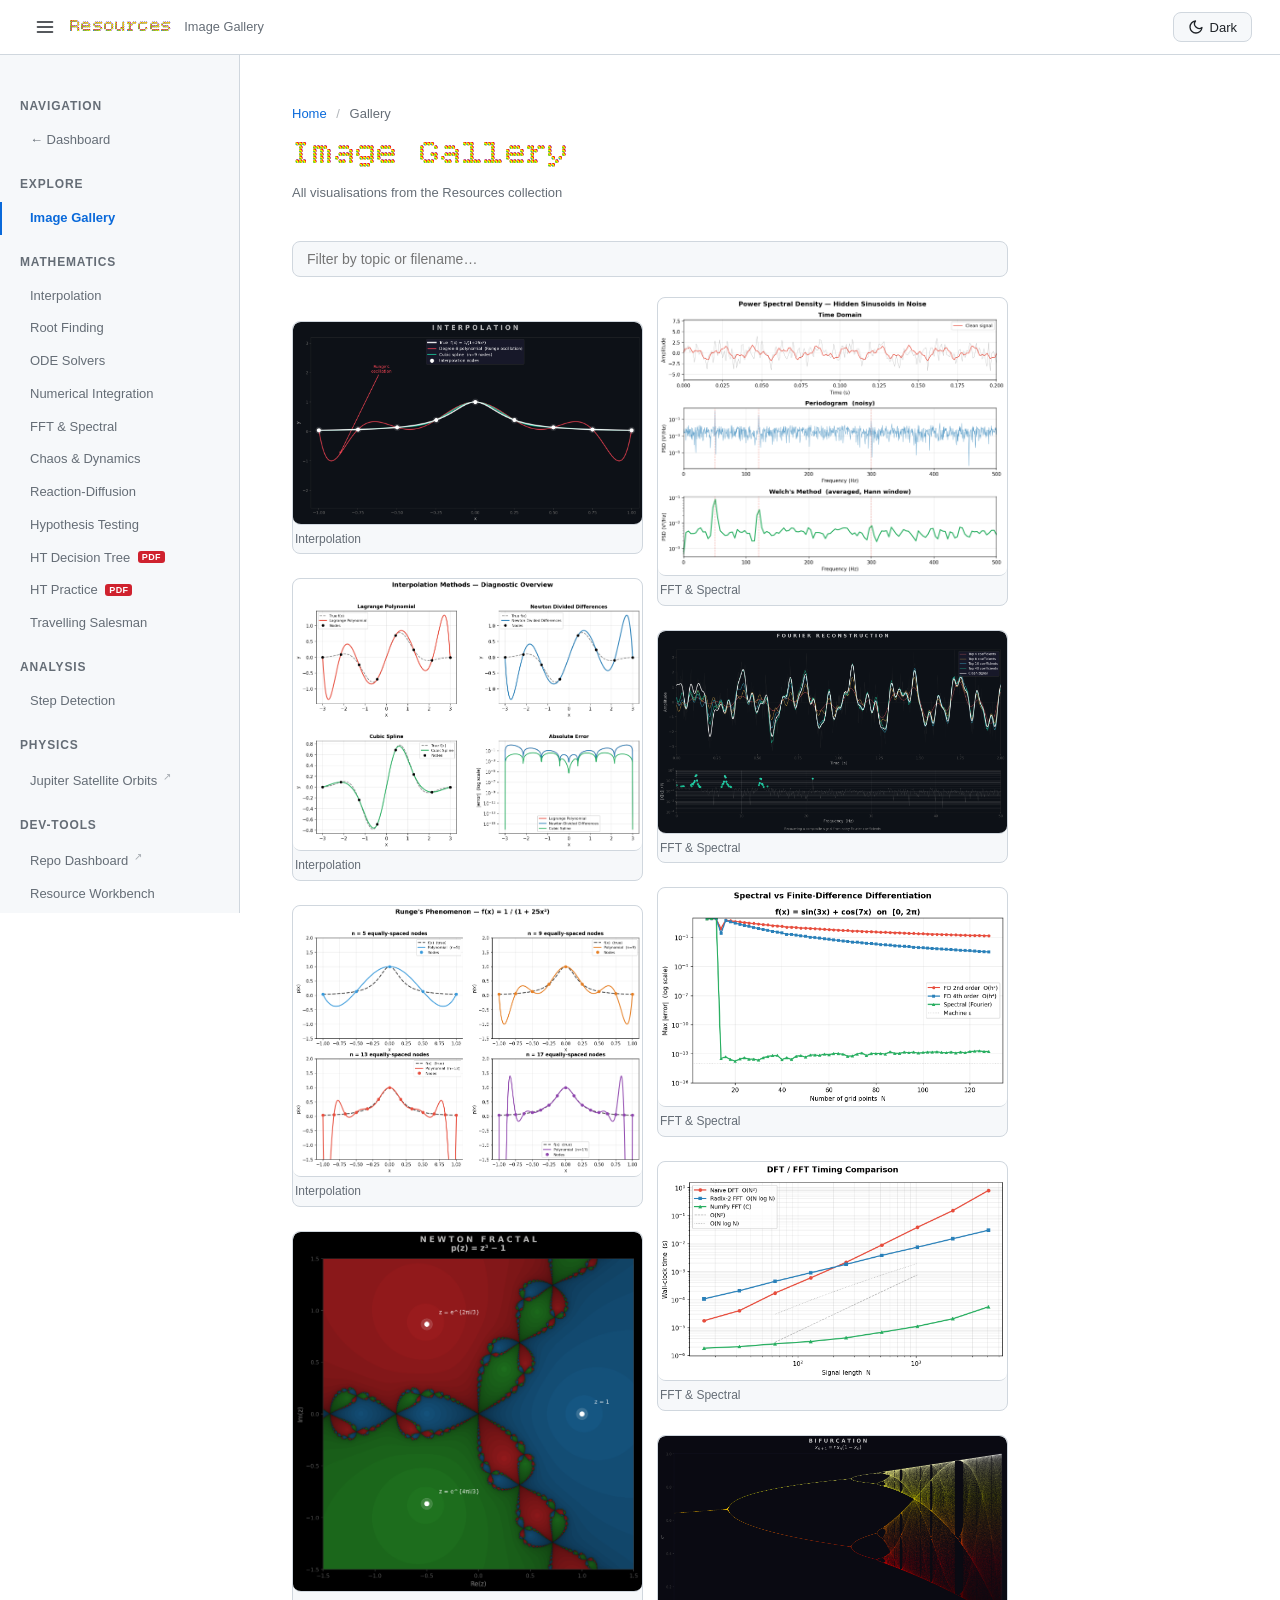
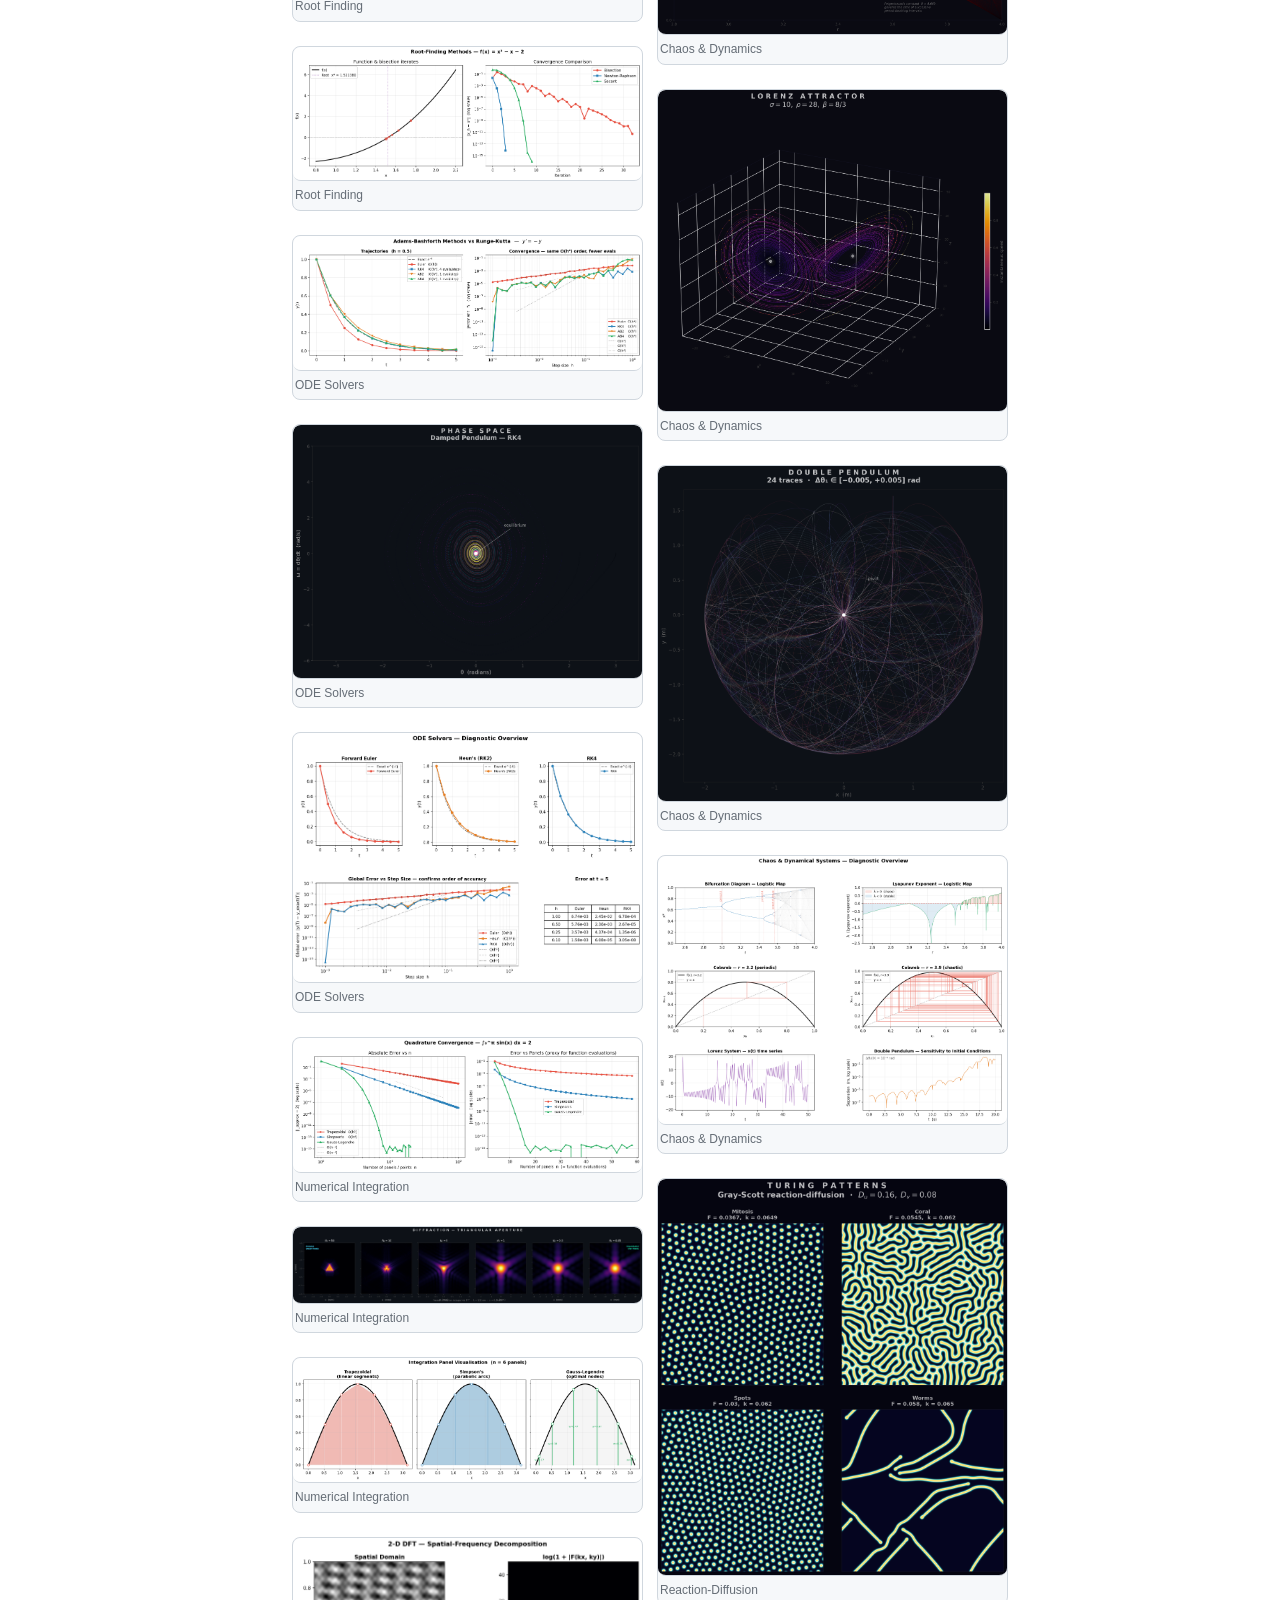
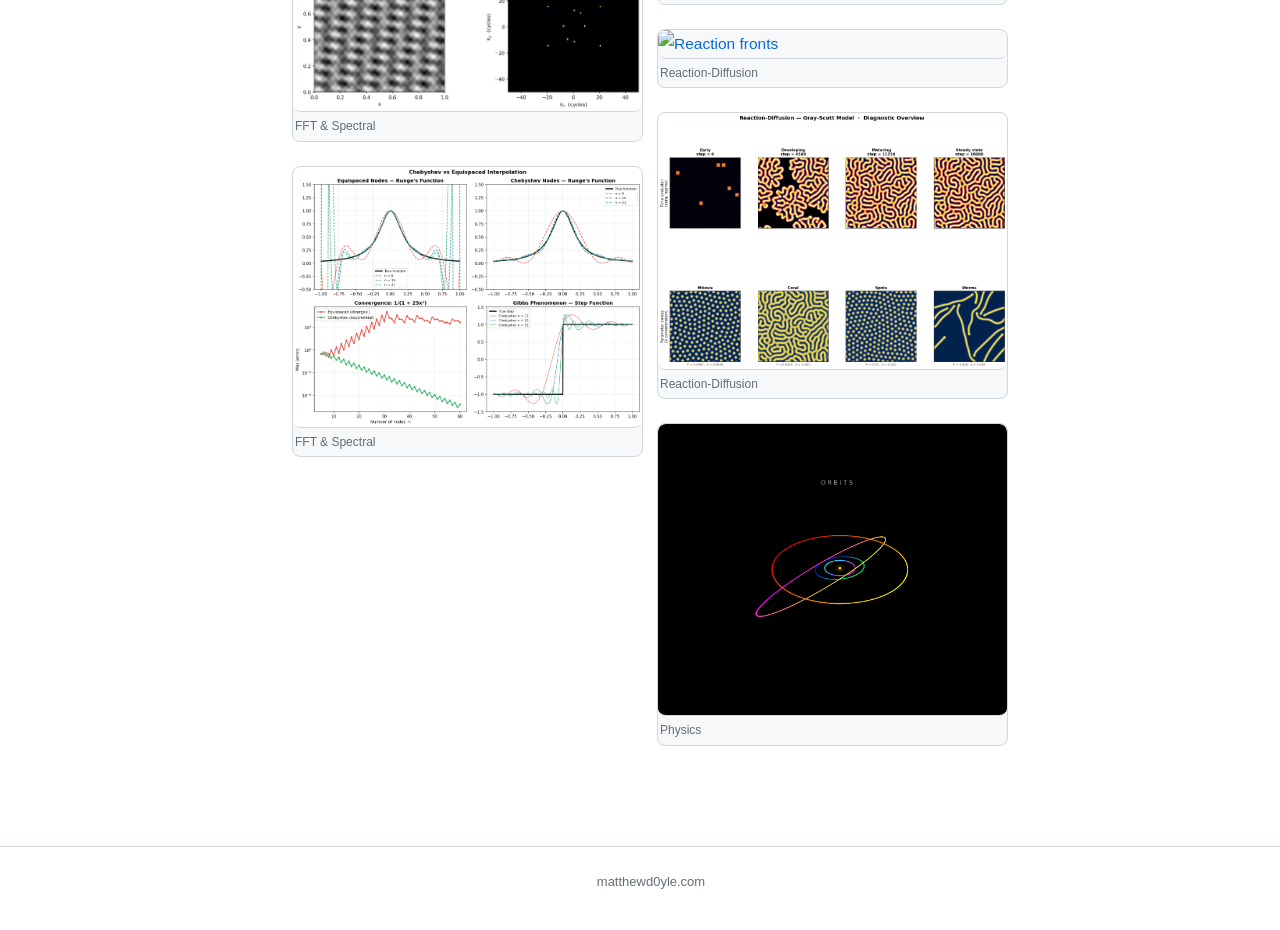
==== shared/gallery.html @ 68ab1f94 "Convert topic pages to README.md Replace verbose per-topic HTML pages with markdown README.md files " ====
<!DOCTYPE html>
<html lang="en">
<head>
  <meta charset="UTF-8" />
  <meta name="viewport" content="width=device-width, initial-scale=1.0" />
  <title>Image Gallery — Resources</title>
  <link rel="preconnect" href="https://fonts.googleapis.com">
  <link rel="preconnect" href="https://fonts.gstatic.com" crossorigin>
  <link href="https://fonts.googleapis.com/css2?family=Bitcount+Single+Ink:wght@100..900&display=swap" rel="stylesheet">
  <link rel="stylesheet" href="style.css" />
  <script src="theme.js"></script>
</head>
<body>

<header>
  <div class="header-actions">
    <button id="hamburger-btn" aria-label="Toggle sidebar" onclick="toggleSidebar()">
      <svg width="20" height="20" viewBox="0 0 24 24" fill="none" stroke="currentColor" stroke-width="2" stroke-linecap="round" stroke-linejoin="round"><line x1="3" y1="12" x2="21" y2="12"/><line x1="3" y1="6" x2="21" y2="6"/><line x1="3" y1="18" x2="21" y2="18"/></svg>
    </button>
    <div class="title-bar">
      <h1><a href="/index.html">Resources</a></h1>
      <span class="subtitle">Image Gallery</span>
    </div>
  </div>
  <button id="theme-btn" onclick="toggleTheme()" aria-label="Toggle colour theme"></button>
</header>

<div class="layout">
<nav class="sidebar" id="sidebar" aria-label="Navigation">
  <button id="sidebar-close-btn" aria-label="Close navigation menu" onclick="closeSidebar()">&times;</button>
  <span class="nav-section">Navigation</span>
  <a class="nav-item" href="/index.html">← Dashboard</a>
  <div id="sidebar-nav"></div>
  <div class="sidebar-bottom">
    <a class="sidebar-github" href="https://github.com/matthewjdoyle/Resources" target="_blank" rel="noopener">
      <svg width="16" height="16" viewBox="0 0 16 16" fill="currentColor"><path d="M8 0C3.58 0 0 3.58 0 8c0 3.54 2.29 6.53 5.47 7.59.4.07.55-.17.55-.38 0-.19-.01-.82-.01-1.49-2.01.37-2.53-.49-2.69-.94-.09-.23-.48-.94-.82-1.13-.28-.15-.68-.52-.01-.53.63-.01 1.08.58 1.23.82.72 1.21 1.87.87 2.33.66.07-.52.28-.87.51-1.07-1.78-.2-3.64-.89-3.64-3.95 0-.87.31-1.59.82-2.15-.08-.2-.36-1.02.08-2.12 0 0 .67-.21 2.2.82.64-.18 1.32-.27 2-.27.68 0 1.36.09 2 .27 1.53-1.04 2.2-.82 2.2-.82.44 1.1.16 1.92.08 2.12.51.56.82 1.27.82 2.15 0 3.07-1.87 3.75-3.65 3.95.29.25.54.73.54 1.48 0 1.07-.01 1.93-.01 2.2 0 .21.15.46.55.38A8.013 8.013 0 0016 8c0-4.42-3.58-8-8-8z"/></svg>
      View on GitHub
    </a>
  </div>
</nav>
<div class="sidebar-overlay" id="sidebar-overlay" onclick="closeSidebar()"></div>

<main>
  <nav class="breadcrumb">
    <a href="/index.html">Home</a>
    <span class="sep">/</span> Gallery
  </nav>

  <h1 class="doc-title">Image Gallery</h1>
  <p class="doc-meta"><span>All visualisations from the Resources collection</span></p>

  <input id="gallery-search" type="search" placeholder="Filter by topic or filename…" aria-label="Filter gallery" />

  <div class="gallery-grid" id="gallery-grid"></div>
</main>
</div>

<!-- Lightbox -->
<div id="lightbox" role="dialog" aria-modal="true" aria-label="Image preview">
  <img id="lightbox-img" src="" alt="" />
</div>

<footer class="site-footer">
  <a href="https://www.matthewd0yle.com" target="_blank" rel="noopener">
    <img src="https://www.matthewd0yle.com/favicon.ico" alt="" width="16" height="16" class="footer-icon" />
    matthewd0yle.com
  </a>
</footer>

<script src="nav.js"></script>
<script src="toc.js"></script>
<script>
renderTOC('sidebar-nav', '/shared/gallery.html');

var GALLERY = [
  // Interpolation
  { src: '/Mathematics/Numerical-Methods/Interpolation/interpolation_artistic.png',  topic: 'Interpolation',        topicHref: '/shared/md.html?src=Mathematics/Numerical-Methods/Interpolation/README.md',         alt: 'Interpolation artistic visualisation' },
  { src: '/Mathematics/Numerical-Methods/Interpolation/interpolation_diagnostic.png', topic: 'Interpolation',        topicHref: '/shared/md.html?src=Mathematics/Numerical-Methods/Interpolation/README.md',         alt: 'Interpolation diagnostic plot' },
  { src: '/Mathematics/Numerical-Methods/Interpolation/runges_phenomenon.png',        topic: 'Interpolation',        topicHref: '/shared/md.html?src=Mathematics/Numerical-Methods/Interpolation/README.md',         alt: "Runge's phenomenon" },
  // Root Finding
  { src: '/Mathematics/Numerical-Methods/Root-Finding/newton_fractal.png',            topic: 'Root Finding',         topicHref: '/shared/md.html?src=Mathematics/Numerical-Methods/Root-Finding/README.md',          alt: 'Newton fractal' },
  { src: '/Mathematics/Numerical-Methods/Root-Finding/root_finding_diagnostic.png',   topic: 'Root Finding',         topicHref: '/shared/md.html?src=Mathematics/Numerical-Methods/Root-Finding/README.md',          alt: 'Root finding diagnostic' },
  // ODE Solvers
  { src: '/Mathematics/Numerical-Methods/ODE-Solvers/ode_adams_comparison.png',       topic: 'ODE Solvers',          topicHref: '/shared/md.html?src=Mathematics/Numerical-Methods/ODE-Solvers/README.md',           alt: 'Adams method comparison' },
  { src: '/Mathematics/Numerical-Methods/ODE-Solvers/ode_phase_space.png',            topic: 'ODE Solvers',          topicHref: '/shared/md.html?src=Mathematics/Numerical-Methods/ODE-Solvers/README.md',           alt: 'ODE phase space' },
  { src: '/Mathematics/Numerical-Methods/ODE-Solvers/ode_solvers_diagnostic.png',     topic: 'ODE Solvers',          topicHref: '/shared/md.html?src=Mathematics/Numerical-Methods/ODE-Solvers/README.md',           alt: 'ODE solvers diagnostic' },
  // Numerical Integration
  { src: '/Mathematics/Numerical-Methods/Numerical-Integration/quadrature_convergence.png',  topic: 'Numerical Integration', topicHref: '/shared/md.html?src=Mathematics/Numerical-Methods/Numerical-Integration/README.md', alt: 'Quadrature convergence' },
  { src: '/Mathematics/Numerical-Methods/Numerical-Integration/quadrature_diffraction.png',  topic: 'Numerical Integration', topicHref: '/shared/md.html?src=Mathematics/Numerical-Methods/Numerical-Integration/README.md', alt: 'Quadrature diffraction pattern' },
  { src: '/Mathematics/Numerical-Methods/Numerical-Integration/quadrature_panels.png',       topic: 'Numerical Integration', topicHref: '/shared/md.html?src=Mathematics/Numerical-Methods/Numerical-Integration/README.md', alt: 'Quadrature panels' },
  // FFT & Spectral
  { src: '/Mathematics/Numerical-Methods/FFT-Spectral/fft_2d_spectrum.png',           topic: 'FFT & Spectral',       topicHref: '/shared/md.html?src=Mathematics/Numerical-Methods/FFT-Spectral/README.md',          alt: '2D FFT spectrum' },
  { src: '/Mathematics/Numerical-Methods/FFT-Spectral/fft_chebyshev.png',             topic: 'FFT & Spectral',       topicHref: '/shared/md.html?src=Mathematics/Numerical-Methods/FFT-Spectral/README.md',          alt: 'Chebyshev spectral method' },
  { src: '/Mathematics/Numerical-Methods/FFT-Spectral/fft_power_spectrum.png',        topic: 'FFT & Spectral',       topicHref: '/shared/md.html?src=Mathematics/Numerical-Methods/FFT-Spectral/README.md',          alt: 'FFT power spectrum' },
  { src: '/Mathematics/Numerical-Methods/FFT-Spectral/fft_spectral_artistic.png',     topic: 'FFT & Spectral',       topicHref: '/shared/md.html?src=Mathematics/Numerical-Methods/FFT-Spectral/README.md',          alt: 'FFT spectral artistic' },
  { src: '/Mathematics/Numerical-Methods/FFT-Spectral/fft_spectral_diff.png',         topic: 'FFT & Spectral',       topicHref: '/shared/md.html?src=Mathematics/Numerical-Methods/FFT-Spectral/README.md',          alt: 'Spectral differentiation' },
  { src: '/Mathematics/Numerical-Methods/FFT-Spectral/fft_timing.png',                topic: 'FFT & Spectral',       topicHref: '/shared/md.html?src=Mathematics/Numerical-Methods/FFT-Spectral/README.md',          alt: 'FFT timing benchmark' },
  // Chaos & Dynamics
  { src: '/Mathematics/Numerical-Methods/Chaos-Dynamics/chaos_bifurcation_artistic.png',     topic: 'Chaos & Dynamics',     topicHref: '/shared/md.html?src=Mathematics/Numerical-Methods/Chaos-Dynamics/README.md',       alt: 'Bifurcation diagram' },
  { src: '/Mathematics/Numerical-Methods/Chaos-Dynamics/chaos_lorenz_artistic.png',          topic: 'Chaos & Dynamics',     topicHref: '/shared/md.html?src=Mathematics/Numerical-Methods/Chaos-Dynamics/README.md',       alt: 'Lorenz attractor' },
  { src: '/Mathematics/Numerical-Methods/Chaos-Dynamics/chaos_double_pendulum_artistic.png', topic: 'Chaos & Dynamics',     topicHref: '/shared/md.html?src=Mathematics/Numerical-Methods/Chaos-Dynamics/README.md',       alt: 'Double pendulum' },
  { src: '/Mathematics/Numerical-Methods/Chaos-Dynamics/chaos_diagnostic.png',               topic: 'Chaos & Dynamics',     topicHref: '/shared/md.html?src=Mathematics/Numerical-Methods/Chaos-Dynamics/README.md',       alt: 'Chaos diagnostic' },
  // Reaction-Diffusion
  { src: '/Mathematics/Numerical-Methods/Reaction-Diffusion/rd_turing_mosaic_artistic.png',  topic: 'Reaction-Diffusion',   topicHref: '/shared/md.html?src=Mathematics/Numerical-Methods/Reaction-Diffusion/README.md',   alt: 'Turing mosaic pattern' },
  { src: '/Mathematics/Numerical-Methods/Reaction-Diffusion/rd_reaction_fronts_artistic.png',topic: 'Reaction-Diffusion',   topicHref: '/shared/md.html?src=Mathematics/Numerical-Methods/Reaction-Diffusion/README.md',   alt: 'Reaction fronts' },
  { src: '/Mathematics/Numerical-Methods/Reaction-Diffusion/rd_diagnostic.png',              topic: 'Reaction-Diffusion',   topicHref: '/shared/md.html?src=Mathematics/Numerical-Methods/Reaction-Diffusion/README.md',   alt: 'Reaction-diffusion diagnostic' },
  // Physics
  { src: '/Physics/Jupiter-Satellite-Orbits/Orbits Figure 2026-02-03 023129.png',     topic: 'Physics',              topicHref: 'https://github.com/matthewjdoyle/Resources/tree/main/Physics/Jupiter-Satellite-Orbits', alt: 'Jupiter satellite orbits' }
];

// Render gallery
var grid = document.getElementById('gallery-grid');
GALLERY.forEach(function(item) {
  var file = item.src.split('/').pop();
  var a = document.createElement('a');
  a.className = 'gallery-card';
  a.href = item.topicHref;
  a.dataset.topic = item.topic.toLowerCase();
  a.dataset.file = file.toLowerCase();
  a.innerHTML =
    '<figure>' +
    '<img src="' + item.src + '" alt="' + item.alt + '" loading="lazy" />' +
    '<figcaption>' + item.topic + '</figcaption>' +
    '</figure>';
  // Open lightbox on image click, not card navigate
  a.querySelector('img').addEventListener('click', function(e) {
    e.preventDefault();
    openLightbox(item.src, item.alt);
  });
  grid.appendChild(a);
});

// Search filter
document.getElementById('gallery-search').addEventListener('input', function() {
  var q = this.value.toLowerCase();
  var cards = grid.querySelectorAll('.gallery-card');
  cards.forEach(function(card) {
    var match = !q || card.dataset.topic.includes(q) || card.dataset.file.includes(q);
    card.classList.toggle('hidden', !match);
  });
});

// Lightbox
var lightbox = document.getElementById('lightbox');
var lightboxImg = document.getElementById('lightbox-img');

function openLightbox(src, alt) {
  lightboxImg.src = src;
  lightboxImg.alt = alt;
  lightbox.classList.add('open');
}
function closeLightbox() {
  lightbox.classList.remove('open');
  lightboxImg.src = '';
}
lightbox.addEventListener('click', closeLightbox);
document.addEventListener('keydown', function(e) {
  if (e.key === 'Escape') closeLightbox();
});
</script>

</body>
</html>
---- shared/style.css ----
/* ══════════════════════════════════════════════════════════════════
   Resources — Shared Stylesheet
   ══════════════════════════════════════════════════════════════════ */

/* ── CSS variables ──────────────────────────────────────────────── */
:root {
  --bg:         #ffffff;
  --surface:    #f6f8fa;
  --border:     #d0d7de;
  --text:       #1f2328;
  --muted:      #656d76;
  --accent:     #0969da;
  --accent2:    #1a7f37;
  --accent3:    #cf222e;
  --accent4:    #8250df;
  --code-bg:    #f6f8fa;
  --code-text:  #1f2328;
  --fig-bg:     #f0f6ff;
  --fig-border: #0969da;
  --inprac-bg:  #dafbe1;
  --inprac-border: #1a7f37;
  --warn-bg:    #fff8c5;
  --warn-border:#9a6700;
  --sidebar-w:  240px;
}
.dark {
  --bg:         #0d1117;
  --surface:    #161b22;
  --border:     #30363d;
  --text:       #e6edf3;
  --muted:      #8b949e;
  --accent:     #58a6ff;
  --accent2:    #3fb950;
  --accent3:    #ff7b72;
  --accent4:    #d2a8ff;
  --code-bg:    #161b22;
  --code-text:  #e6edf3;
  --fig-bg:     #1c2333;
  --fig-border: #58a6ff;
  --inprac-bg:  #112d21;
  --inprac-border: #3fb950;
  --warn-bg:    #2d2200;
  --warn-border:#d4a72c;
}

/* ── Reset ──────────────────────────────────────────────────────── */
*, *::before, *::after { box-sizing: border-box; margin: 0; padding: 0; }
html { scroll-behavior: smooth; }
body {
  background: var(--bg);
  color: var(--text);
  font-family: -apple-system, BlinkMacSystemFont, "Segoe UI", Helvetica, Arial, sans-serif;
  font-size: 15.5px;
  line-height: 1.75;
  transition: background .2s, color .2s;
}
a { color: var(--accent); text-decoration: none; }
a:hover { text-decoration: underline; }
p { margin-bottom: 1em; }
ul, ol { padding-left: 1.6em; margin-bottom: 1em; }
li { margin-bottom: .3em; }

/* ── Top bar ──────────────────────────────────────────────────── */
header {
  position: sticky; top: 0; z-index: 200;
  background: var(--bg);
  border-bottom: 1px solid var(--border);
  display: flex; align-items: center; justify-content: space-between;
  padding: 10px 28px;
  backdrop-filter: blur(8px);
}
header .title-bar { display: flex; align-items: baseline; gap: 12px; }
header h1 { font-size: 1.15rem; font-weight: 400; letter-spacing: .02em; font-family: "Bitcount Single Ink", sans-serif; }
header h1 a { color: inherit; text-decoration: none; }
header h1 a:hover { color: var(--accent); text-decoration: none; }
header .subtitle { font-size: .8rem; color: var(--muted); }
#theme-btn {
  background: var(--surface); border: 1px solid var(--border);
  color: var(--text); border-radius: 8px; padding: 6px 14px;
  cursor: pointer; font-size: 13px; font-weight: 500;
  display: flex; align-items: center; gap: 6px;
  transition: all 0.2s ease;
}
#theme-btn:hover { background: var(--border); transform: translateY(-1px); }
#theme-btn:focus { outline: 2px solid var(--accent); outline-offset: 2px; }

/* ── Layout: sidebar + content ──────────────────────────────── */
.layout { display: flex; min-height: 100vh; }

/* Sidebar */
nav.sidebar {
  width: var(--sidebar-w);
  flex-shrink: 0;
  position: sticky;
  top: 42px;
  height: calc(100vh - 42px);
  overflow-y: auto;
  border-right: 1px solid var(--border);
  padding: 24px 0 40px;
  background: var(--surface);
}
nav.sidebar .nav-group { margin-bottom: 6px; }
nav.sidebar .nav-section {
  display: block; padding: 7px 20px;
  font-size: 12px; font-weight: 700;
  text-transform: uppercase; letter-spacing: .07em;
  color: var(--muted); cursor: default; margin-top: 10px;
}
nav.sidebar a.nav-item {
  display: block; padding: 5px 20px 5px 28px;
  font-size: 13px; color: var(--muted);
  border-left: 2px solid transparent;
  transition: color .15s, border-color .15s;
  text-decoration: none;
}
nav.sidebar a.nav-item:hover { color: var(--text); }
nav.sidebar a.nav-item:focus { outline: 2px solid #58a6ff; outline-offset: 2px; }
nav.sidebar a.nav-item.active {
  color: var(--accent);
  border-left-color: var(--accent);
  background: rgba(88,166,255,.07);
}
nav.sidebar a.nav-item.topic-link {
  padding-left: 20px;
  font-weight: 500;
}
nav.sidebar a.nav-item.topic-link.current,
nav.sidebar a.nav-item.toc-item.current {
  color: var(--accent);
  font-weight: 600;
  border-left-color: var(--accent);
}

/* Main content */
main { flex: 1; max-width: 820px; padding: 48px 52px 100px; min-width: 0; }

/* ── Typography ──────────────────────────────────────────────── */
h1.doc-title {
  font-size: 2.2rem; font-weight: 400; line-height: 1.2;
  margin-bottom: 6px; letter-spacing: .01em;
  font-family: "Bitcount Single Ink", sans-serif;
}
.doc-meta { color: var(--muted); font-size: 13px; margin-bottom: 36px; }
.doc-meta span { margin-right: 18px; }

h2.section-heading {
  font-size: 1.55rem; font-weight: 400;
  border-bottom: 2px solid var(--border);
  padding-bottom: 8px; margin: 56px 0 20px;
  scroll-margin-top: 60px;
  font-family: "Bitcount Single Ink", sans-serif;
}
h2.section-heading .section-num {
  color: var(--muted); margin-right: 10px; font-weight: 400;
}
h3.sub-heading {
  font-size: 1.1rem; font-weight: 600;
  margin: 32px 0 12px; scroll-margin-top: 60px;
}
h4.minor-heading {
  font-size: .95rem; font-weight: 600;
  margin: 20px 0 8px; color: var(--muted);
  text-transform: uppercase; letter-spacing: .05em; font-size: .8rem;
}

/* ── Figures ────────────────────────────────────────────────── */
figure {
  background: var(--surface);
  border: 1px solid var(--border);
  border-radius: 8px;
  overflow: hidden;
  margin: 24px 0;
}
figure img {
  width: 100%; display: block;
  border-bottom: 1px solid var(--border);
}
figcaption {
  padding: 11px 16px;
  font-size: 13px; color: var(--muted); line-height: 1.55;
}
figcaption strong { color: var(--text); }
figcaption .fig-num { color: var(--accent); font-weight: 700; margin-right: 4px; }
figcaption .run-ref {
  display: inline-block; margin-top: 5px;
  font-family: monospace; font-size: 11.5px;
  background: var(--code-bg); border: 1px solid var(--border);
  border-radius: 4px; padding: 1px 7px; color: var(--accent2);
}

.fig-row { display: grid; grid-template-columns: 1fr 1fr; gap: 16px; margin: 24px 0; }
.fig-row figure { margin: 0; }

/* ── Callout boxes ──────────────────────────────────────────── */
.box {
  border-radius: 8px; padding: 16px 20px; margin: 20px 0;
  border: 1px solid var(--border);
}
.box-title {
  font-size: .78rem; font-weight: 700; text-transform: uppercase;
  letter-spacing: .07em; margin-bottom: 8px;
}
.box.inprac {
  background: var(--inprac-bg); border-color: var(--inprac-border);
}
.box.inprac .box-title { color: var(--accent2); }
.box.warning {
  background: var(--warn-bg); border-color: var(--warn-border);
}
.box.warning .box-title { color: var(--warn-border); }
.box.formula {
  background: var(--surface); border-color: var(--border);
  font-size: 1.05rem; text-align: center;
}

/* ── Code ────────────────────────────────────────────────────── */
pre {
  background: var(--code-bg);
  border: 1px solid var(--border);
  border-radius: 8px;
  padding: 16px 18px;
  overflow-x: auto;
  font-size: 13px; line-height: 1.55;
  margin: 14px 0;
}
code { font-family: "SFMono-Regular", Consolas, "Liberation Mono", Menlo, monospace; }
pre code { color: var(--accent2); }
p code, li code {
  background: var(--surface); border: 1px solid var(--border);
  border-radius: 4px; padding: 1px 6px; font-size: 13px;
  color: var(--accent3);
}

/* ── Comparison table ────────────────────────────────────────── */
.cmp-table { width: 100%; border-collapse: collapse; font-size: 13.5px; margin: 16px 0; }
.cmp-table th, .cmp-table td { text-align: left; padding: 9px 12px; border-bottom: 1px solid var(--border); }
.cmp-table th { background: var(--surface); font-weight: 600; font-size: 11.5px; text-transform: uppercase; letter-spacing: .05em; color: var(--muted); }
.cmp-table tr:last-child td { border-bottom: none; }
.cmp-table tr:hover td { background: rgba(88,166,255,.04); }

/* ── Abstract ────────────────────────────────────────────────── */
.abstract {
  background: var(--surface); border: 1px solid var(--border);
  border-radius: 10px; padding: 20px 24px; margin-bottom: 40px;
  font-size: 14px; color: var(--muted); line-height: 1.7;
}
.abstract strong { color: var(--text); }

/* ── Section divider ─────────────────────────────────────────── */
.sec-divider { border: none; border-top: 1px solid var(--border); margin: 48px 0 0; }

/* ── Breadcrumb ──────────────────────────────────────────────── */
.breadcrumb {
  font-size: 13px;
  color: var(--muted);
  margin-bottom: 8px;
}
.breadcrumb a { color: var(--accent); }
.breadcrumb .sep { margin: 0 6px; opacity: 0.5; }

/* ── Topic prev/next navigation ──────────────────────────────── */
.topic-nav {
  display: flex;
  justify-content: space-between;
  padding: 16px 0;
  border-top: 1px solid var(--border);
  margin-top: 48px;
  font-size: 13.5px;
}
.topic-nav a { color: var(--accent); }

/* ── Sidebar toggle ───────────────────────────────────────── */
#hamburger-btn {
  background: transparent; border: 1px solid transparent;
  color: var(--text); border-radius: 6px; padding: 6px;
  cursor: pointer; display: flex; align-items: center; justify-content: center;
  transition: all 0.2s ease;
}
#hamburger-btn:hover { background: var(--surface); border-color: var(--border); }
#hamburger-btn:focus { outline: 2px solid var(--accent); outline-offset: 2px; }
#sidebar-close-btn {
  display: none;
  background: none; border: none;
  color: var(--muted); font-size: 22px; cursor: pointer;
  padding: 10px 20px; text-align: right; width: 100%;
}
.sidebar-overlay {
  display: none;
  position: fixed; top: 0; left: 0;
  width: 100%; height: 100%;
  background: rgba(0,0,0,.4); z-index: 240;
}
.sidebar-overlay.active { display: block; }

/* Desktop sidebar collapse */
@media (min-width: 901px) {
  nav.sidebar { transition: width .2s, padding .2s, opacity .2s; }
  nav.sidebar.collapsed {
    width: 0; padding: 0; overflow: hidden; opacity: 0;
    border-right: none;
  }
}

/* ── Sidebar bottom section (GitHub link) ─────────────────── */
.sidebar-bottom {
  margin-top: auto;
  padding-top: 16px;
  border-top: 1px solid var(--border);
}
nav.sidebar {
  display: flex;
  flex-direction: column;
}
.sidebar-github {
  display: flex;
  align-items: center;
  gap: 6px;
  padding: 10px 20px;
  font-size: 12.5px;
  color: var(--muted);
  text-decoration: none;
}
.sidebar-github:hover { color: var(--accent); text-decoration: none; }
.sidebar-github svg { flex-shrink: 0; }

/* ── Header actions (back button area) ────────────────────── */
.header-actions {
  display: flex;
  align-items: center;
  gap: 8px;
}

/* ── Responsive ──────────────────────────────────────────────── */
@media (max-width: 900px) {
  #sidebar-close-btn { display: block; }
  nav.sidebar {
    position: fixed; top: 0; left: 0;
    width: 280px;
    height: 100vh; z-index: 250;
    transform: translateX(-100%);
    transition: transform .3s ease;
  }
  nav.sidebar.open { transform: translateX(0); }
  main { padding: 32px 22px 80px; }
  .fig-row { grid-template-columns: 1fr; }
}

/* ── Dashboard inside layout ──────────────────────────────── */
.layout .dashboard { flex: 1; min-width: 0; }

/* ══════════════════════════════════════════════════════════════════
   Dashboard-specific styles
   ══════════════════════════════════════════════════════════════════ */

.dashboard { max-width: 1000px; margin: 0 auto; padding: 48px 28px 80px; }
.dashboard .hero {
  text-align: center;
  margin-bottom: 48px;
  padding: 20px 0;
}
.dashboard .hero h1 {
  font-size: 2.4rem; font-weight: 400; letter-spacing: .01em;
  margin-bottom: 6px;
  font-family: "Bitcount Single Ink", sans-serif;
}
.dashboard .hero p {
  color: var(--muted); font-size: 14px; margin: 0;
}

.category { margin-bottom: 44px; }
.category-heading {
  font-size: 1.25rem; font-weight: 400;
  border-bottom: 2px solid var(--border);
  padding-bottom: 6px; margin-bottom: 16px;
  color: var(--text);
  font-family: "Bitcount Single Ink", sans-serif;
}

.card-grid {
  display: grid;
  grid-template-columns: repeat(auto-fill, minmax(270px, 1fr));
  gap: 14px;
}
a.card {
  display: flex;
  flex-direction: column;
  background: var(--surface); border: 1px solid var(--border);
  border-radius: 12px; padding: 20px;
  transition: border-color 0.25s ease, box-shadow 0.25s ease;
  text-decoration: none;
  color: inherit;
}
a.card:hover {
  border-color: var(--accent);
  box-shadow: 0 8px 24px rgba(0,0,0,0.06);
  text-decoration: none;
}
a.card h3 {
  font-size: .95rem; font-weight: 600; margin-bottom: 6px;
  color: var(--text);
  transition: color 0.25s ease;
}
a.card:hover h3 {
  color: var(--accent);
}
a.card p {
  font-size: 13px; color: var(--muted); margin-bottom: 14px;
  line-height: 1.55;
}
.tag {
  display: inline-block;
  font-size: 11px; font-weight: 500;
  background: var(--bg); border: 1px solid var(--border);
  border-radius: 6px; padding: 2px 8px; margin-right: 6px; margin-top: auto;
  color: var(--muted);
  transition: border-color 0.25s ease, color 0.25s ease;
}
a.card:hover .tag {
  border-color: var(--accent);
  color: var(--accent);
}

/* ── External-link card indicator ──────────────────────────────── */
a.card[href^="https://"] {
  border-style: dashed;
  position: relative;
}
a.card[href^="https://"]::after {
  content: "↗";
  position: absolute;
  top: 12px;
  right: 14px;
  font-size: 13px;
  color: var(--muted);
  opacity: 0.6;
}

/* ── TOC icon badges ────────────────────────────────────────────── */
.ext-icon {
  font-size: 10px;
  opacity: 0.55;
  vertical-align: super;
  margin-left: 2px;
}
.pdf-badge {
  font-size: 9px; font-weight: 700; letter-spacing: .04em;
  background: var(--accent3); color: #fff;
  border-radius: 3px; padding: 1px 4px;
  vertical-align: middle; margin-left: 4px;
}

/* ── Gallery ─────────────────────────────────────────────────────── */
.gallery-grid { columns: 3 260px; gap: 14px; }
.gallery-card { break-inside: avoid; margin-bottom: 14px; display: block; }
.gallery-card img { border-radius: 8px; width: 100%; display: block; cursor: zoom-in; }
.gallery-card figcaption { font-size: 12px; padding: 5px 2px; }
.gallery-card.hidden { display: none; }
#gallery-search { width: 100%; padding: 9px 14px; font-size: 14px;
  border: 1px solid var(--border); border-radius: 8px;
  background: var(--surface); color: var(--text); margin-bottom: 20px; }
#lightbox { display:none; position:fixed; inset:0; background:rgba(0,0,0,.85);
  z-index:1000; align-items:center; justify-content:center; cursor:zoom-out; }
#lightbox.open { display:flex; }
#lightbox img { max-width:90vw; max-height:90vh; border-radius:8px; }

/* ── Site footer ───────────────────────────────────────────────── */
.site-footer {
  text-align: center;
  padding: 24px 20px 32px;
  border-top: 1px solid var(--border);
  font-size: 13px;
  color: var(--muted);
}
.site-footer a {
  color: var(--muted);
  display: inline-flex;
  align-items: center;
  gap: 6px;
}
.site-footer a:hover { color: var(--accent); }
.footer-icon { border-radius: 2px; }
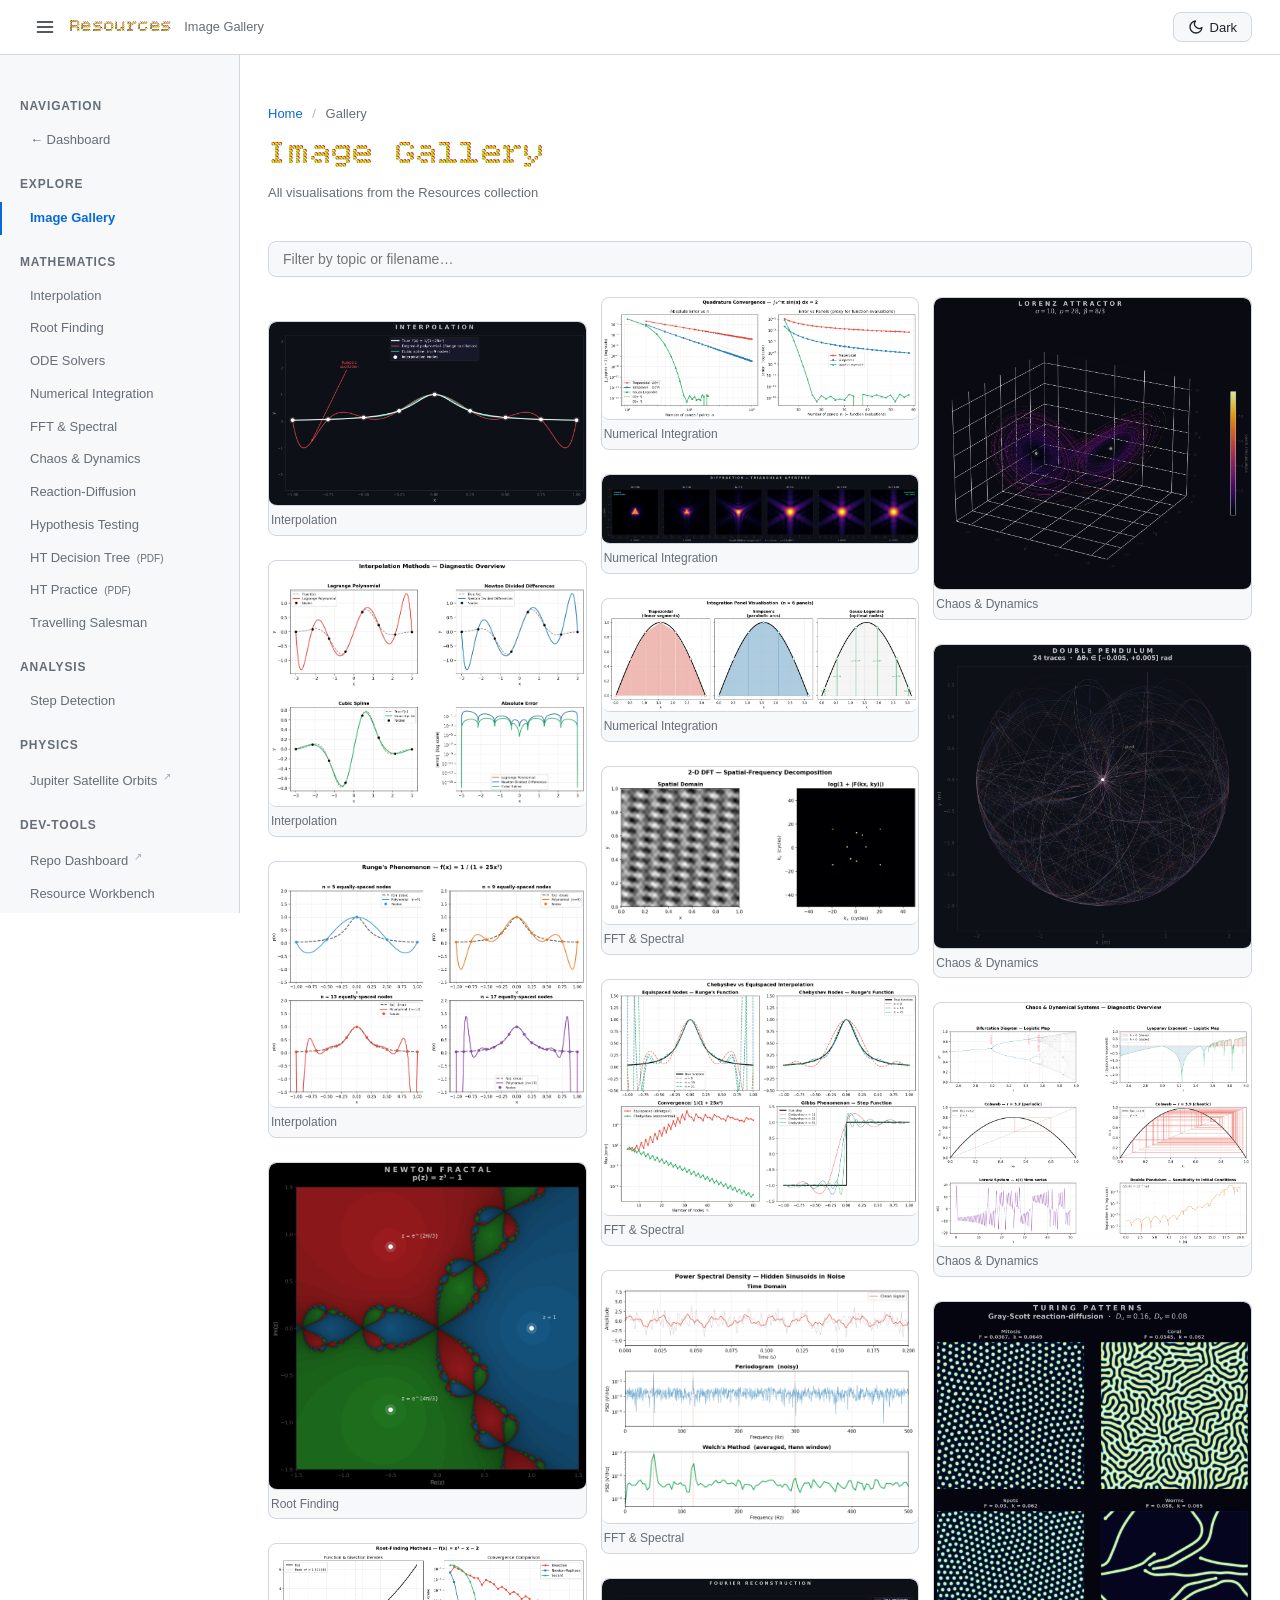
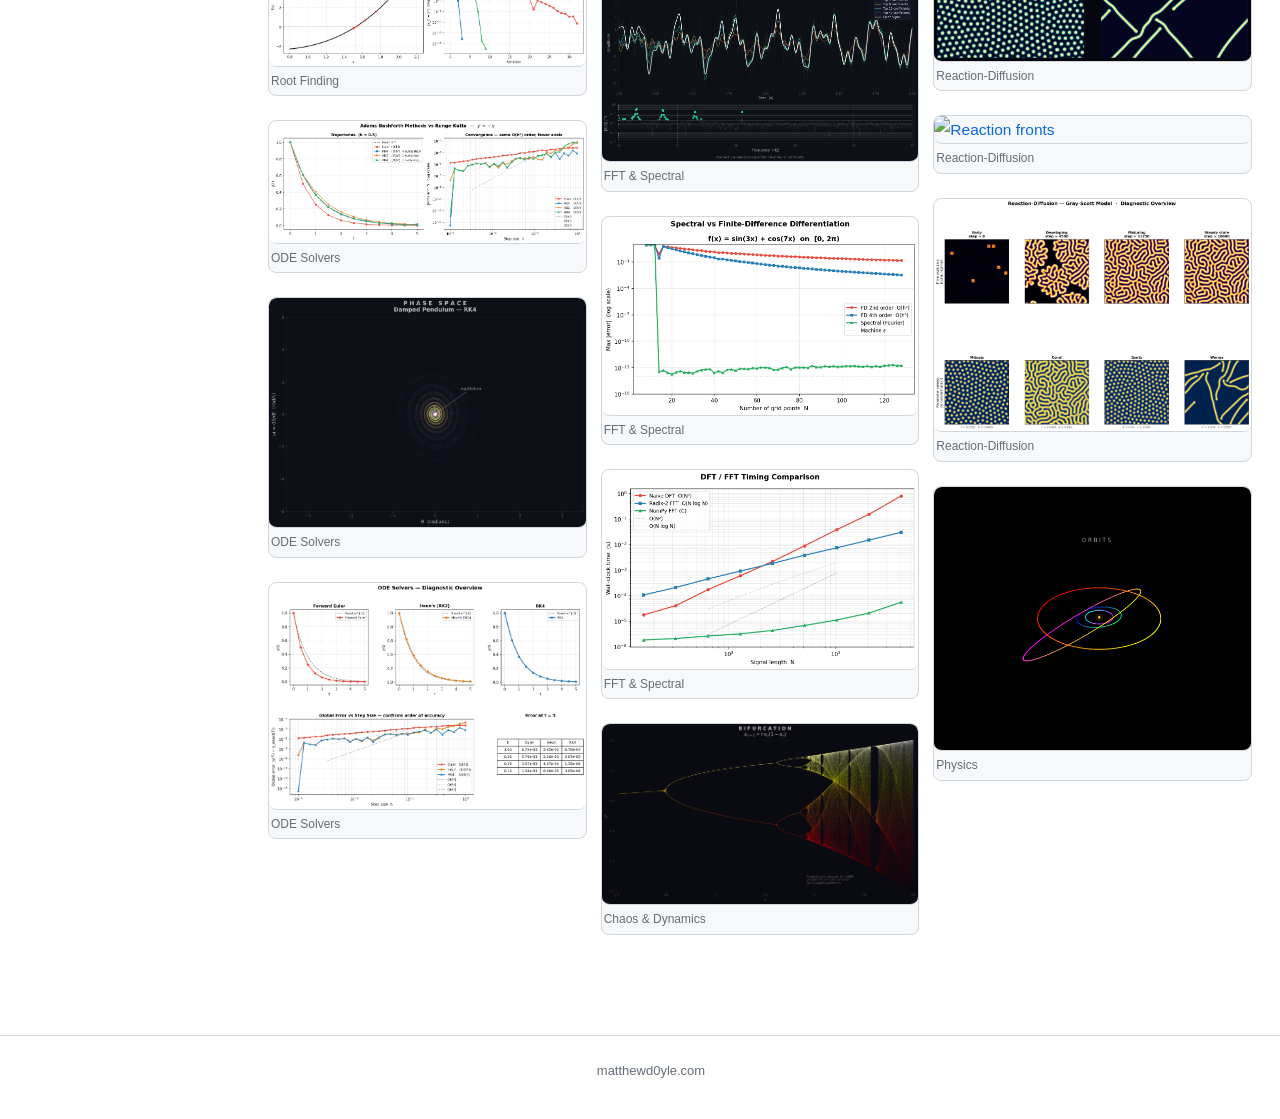
==== commit f3a24b84: "Make gallery layout wider and tweak PDF badge Give the gallery page a wider content area and improve" ====
--- a/shared/gallery.html
+++ b/shared/gallery.html
@@ -40,7 +40,7 @@
 </nav>
 <div class="sidebar-overlay" id="sidebar-overlay" onclick="closeSidebar()"></div>
 
-<main>
+<main class="main--wide">
   <nav class="breadcrumb">
     <a href="/index.html">Home</a>
     <span class="sep">/</span> Gallery
--- a/shared/style.css
+++ b/shared/style.css
@@ -443,14 +443,14 @@
   margin-left: 2px;
 }
 .pdf-badge {
-  font-size: 9px; font-weight: 700; letter-spacing: .04em;
-  background: var(--accent3); color: #fff;
-  border-radius: 3px; padding: 1px 4px;
-  vertical-align: middle; margin-left: 4px;
+  font-size: 10px; font-weight: 400;
+  color: var(--muted);
+  margin-left: 3px;
 }
 
 /* ── Gallery ─────────────────────────────────────────────────────── */
-.gallery-grid { columns: 3 260px; gap: 14px; }
+main.main--wide { max-width: none; padding-left: 28px; padding-right: 28px; }
+.gallery-grid { column-width: 260px; gap: 14px; }
 .gallery-card { break-inside: avoid; margin-bottom: 14px; display: block; }
 .gallery-card img { border-radius: 8px; width: 100%; display: block; cursor: zoom-in; }
 .gallery-card figcaption { font-size: 12px; padding: 5px 2px; }
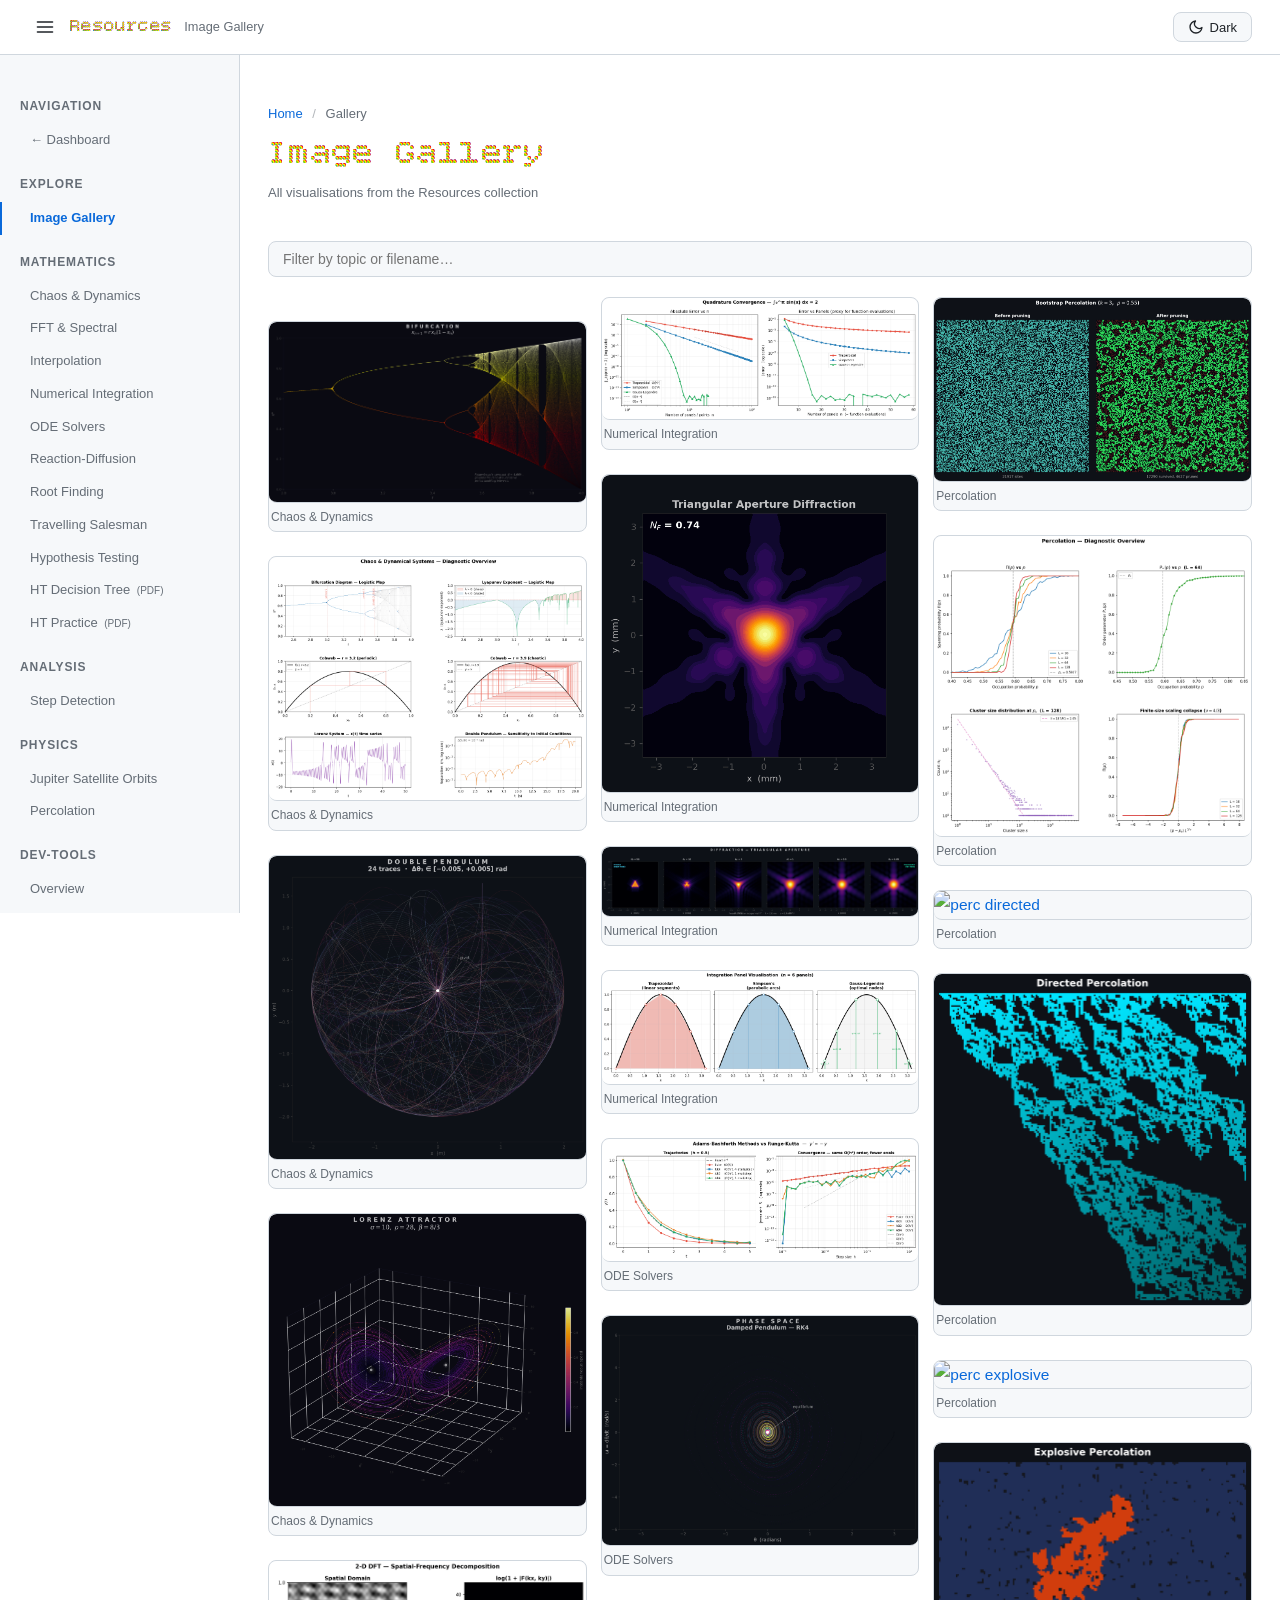
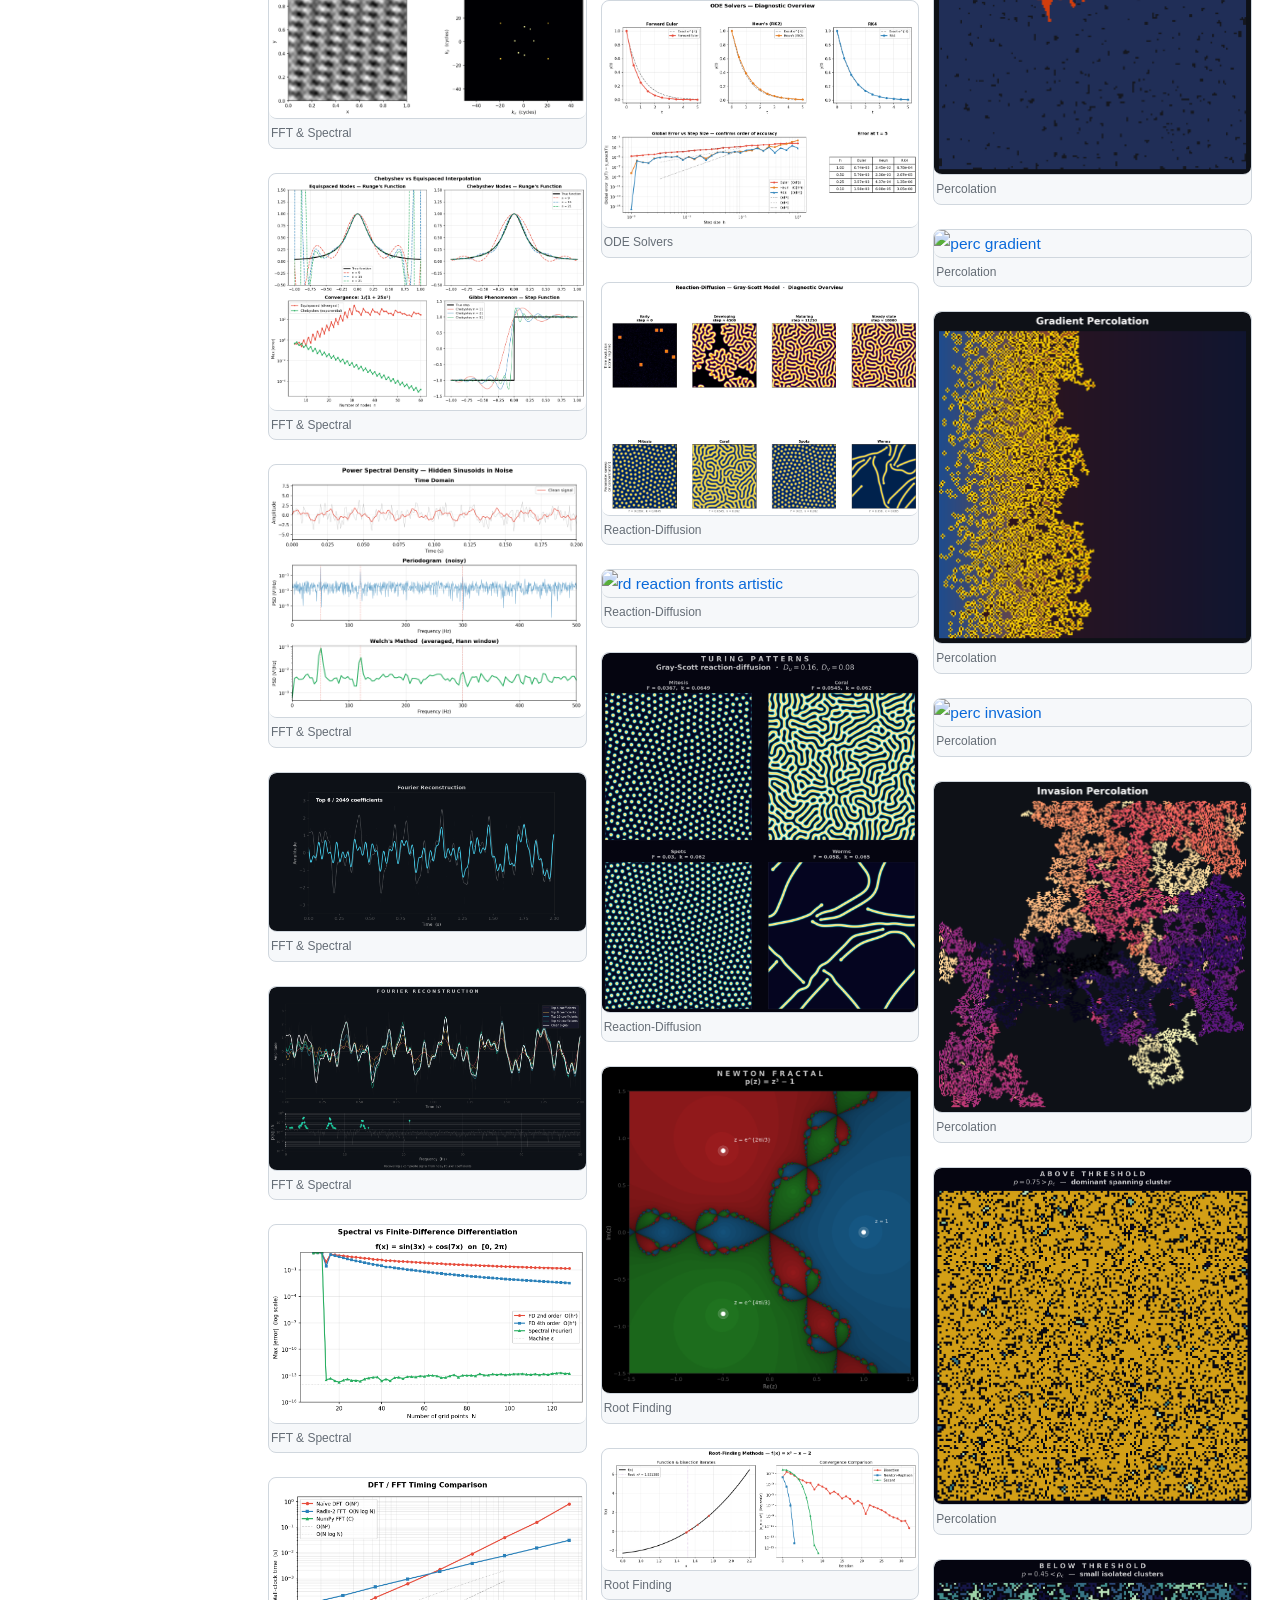
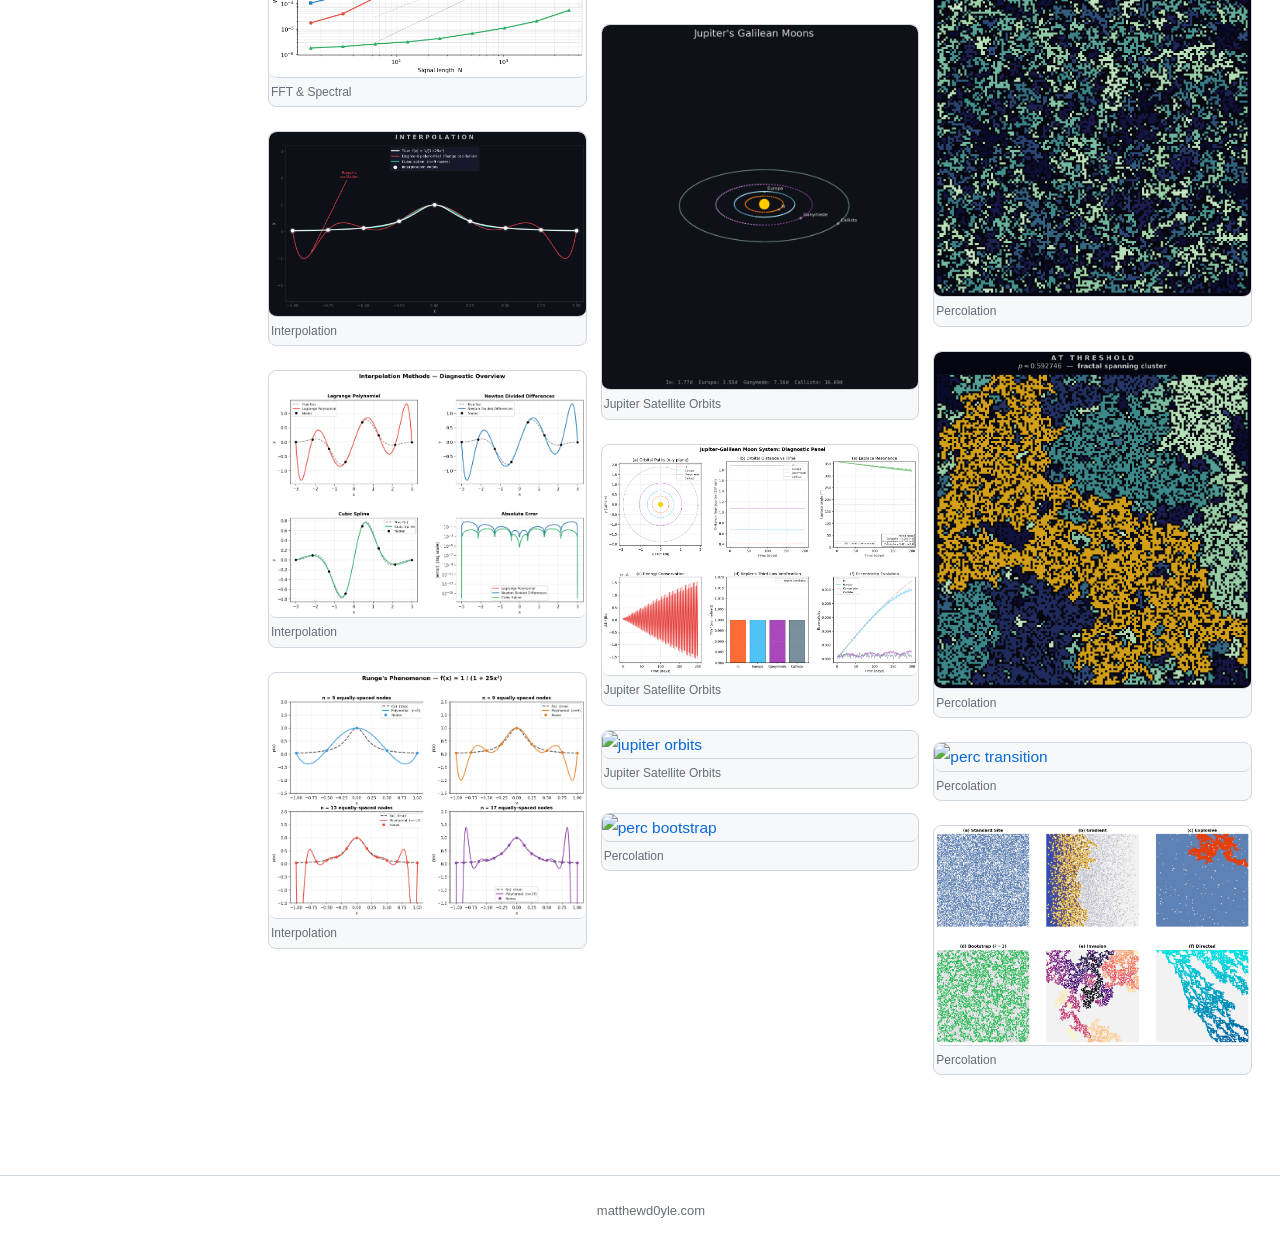
==== commit 939d4e68: "Auto-generate gallery and dashboard cards" ====
--- a/shared/gallery.html
+++ b/shared/gallery.html
@@ -69,44 +69,9 @@
 
 <script src="nav.js"></script>
 <script src="toc.js"></script>
+<script src="gallery.js"></script>
 <script>
 renderTOC('sidebar-nav', '/shared/gallery.html');
-
-var GALLERY = [
-  // Interpolation
-  { src: '/Mathematics/Numerical-Methods/Interpolation/interpolation_artistic.png',  topic: 'Interpolation',        topicHref: '/shared/md.html?src=Mathematics/Numerical-Methods/Interpolation/README.md',         alt: 'Interpolation artistic visualisation' },
-  { src: '/Mathematics/Numerical-Methods/Interpolation/interpolation_diagnostic.png', topic: 'Interpolation',        topicHref: '/shared/md.html?src=Mathematics/Numerical-Methods/Interpolation/README.md',         alt: 'Interpolation diagnostic plot' },
-  { src: '/Mathematics/Numerical-Methods/Interpolation/runges_phenomenon.png',        topic: 'Interpolation',        topicHref: '/shared/md.html?src=Mathematics/Numerical-Methods/Interpolation/README.md',         alt: "Runge's phenomenon" },
-  // Root Finding
-  { src: '/Mathematics/Numerical-Methods/Root-Finding/newton_fractal.png',            topic: 'Root Finding',         topicHref: '/shared/md.html?src=Mathematics/Numerical-Methods/Root-Finding/README.md',          alt: 'Newton fractal' },
-  { src: '/Mathematics/Numerical-Methods/Root-Finding/root_finding_diagnostic.png',   topic: 'Root Finding',         topicHref: '/shared/md.html?src=Mathematics/Numerical-Methods/Root-Finding/README.md',          alt: 'Root finding diagnostic' },
-  // ODE Solvers
-  { src: '/Mathematics/Numerical-Methods/ODE-Solvers/ode_adams_comparison.png',       topic: 'ODE Solvers',          topicHref: '/shared/md.html?src=Mathematics/Numerical-Methods/ODE-Solvers/README.md',           alt: 'Adams method comparison' },
-  { src: '/Mathematics/Numerical-Methods/ODE-Solvers/ode_phase_space.png',            topic: 'ODE Solvers',          topicHref: '/shared/md.html?src=Mathematics/Numerical-Methods/ODE-Solvers/README.md',           alt: 'ODE phase space' },
-  { src: '/Mathematics/Numerical-Methods/ODE-Solvers/ode_solvers_diagnostic.png',     topic: 'ODE Solvers',          topicHref: '/shared/md.html?src=Mathematics/Numerical-Methods/ODE-Solvers/README.md',           alt: 'ODE solvers diagnostic' },
-  // Numerical Integration
-  { src: '/Mathematics/Numerical-Methods/Numerical-Integration/quadrature_convergence.png',  topic: 'Numerical Integration', topicHref: '/shared/md.html?src=Mathematics/Numerical-Methods/Numerical-Integration/README.md', alt: 'Quadrature convergence' },
-  { src: '/Mathematics/Numerical-Methods/Numerical-Integration/quadrature_diffraction.png',  topic: 'Numerical Integration', topicHref: '/shared/md.html?src=Mathematics/Numerical-Methods/Numerical-Integration/README.md', alt: 'Quadrature diffraction pattern' },
-  { src: '/Mathematics/Numerical-Methods/Numerical-Integration/quadrature_panels.png',       topic: 'Numerical Integration', topicHref: '/shared/md.html?src=Mathematics/Numerical-Methods/Numerical-Integration/README.md', alt: 'Quadrature panels' },
-  // FFT & Spectral
-  { src: '/Mathematics/Numerical-Methods/FFT-Spectral/fft_2d_spectrum.png',           topic: 'FFT & Spectral',       topicHref: '/shared/md.html?src=Mathematics/Numerical-Methods/FFT-Spectral/README.md',          alt: '2D FFT spectrum' },
-  { src: '/Mathematics/Numerical-Methods/FFT-Spectral/fft_chebyshev.png',             topic: 'FFT & Spectral',       topicHref: '/shared/md.html?src=Mathematics/Numerical-Methods/FFT-Spectral/README.md',          alt: 'Chebyshev spectral method' },
-  { src: '/Mathematics/Numerical-Methods/FFT-Spectral/fft_power_spectrum.png',        topic: 'FFT & Spectral',       topicHref: '/shared/md.html?src=Mathematics/Numerical-Methods/FFT-Spectral/README.md',          alt: 'FFT power spectrum' },
-  { src: '/Mathematics/Numerical-Methods/FFT-Spectral/fft_spectral_artistic.png',     topic: 'FFT & Spectral',       topicHref: '/shared/md.html?src=Mathematics/Numerical-Methods/FFT-Spectral/README.md',          alt: 'FFT spectral artistic' },
-  { src: '/Mathematics/Numerical-Methods/FFT-Spectral/fft_spectral_diff.png',         topic: 'FFT & Spectral',       topicHref: '/shared/md.html?src=Mathematics/Numerical-Methods/FFT-Spectral/README.md',          alt: 'Spectral differentiation' },
-  { src: '/Mathematics/Numerical-Methods/FFT-Spectral/fft_timing.png',                topic: 'FFT & Spectral',       topicHref: '/shared/md.html?src=Mathematics/Numerical-Methods/FFT-Spectral/README.md',          alt: 'FFT timing benchmark' },
-  // Chaos & Dynamics
-  { src: '/Mathematics/Numerical-Methods/Chaos-Dynamics/chaos_bifurcation_artistic.png',     topic: 'Chaos & Dynamics',     topicHref: '/shared/md.html?src=Mathematics/Numerical-Methods/Chaos-Dynamics/README.md',       alt: 'Bifurcation diagram' },
-  { src: '/Mathematics/Numerical-Methods/Chaos-Dynamics/chaos_lorenz_artistic.png',          topic: 'Chaos & Dynamics',     topicHref: '/shared/md.html?src=Mathematics/Numerical-Methods/Chaos-Dynamics/README.md',       alt: 'Lorenz attractor' },
-  { src: '/Mathematics/Numerical-Methods/Chaos-Dynamics/chaos_double_pendulum_artistic.png', topic: 'Chaos & Dynamics',     topicHref: '/shared/md.html?src=Mathematics/Numerical-Methods/Chaos-Dynamics/README.md',       alt: 'Double pendulum' },
-  { src: '/Mathematics/Numerical-Methods/Chaos-Dynamics/chaos_diagnostic.png',               topic: 'Chaos & Dynamics',     topicHref: '/shared/md.html?src=Mathematics/Numerical-Methods/Chaos-Dynamics/README.md',       alt: 'Chaos diagnostic' },
-  // Reaction-Diffusion
-  { src: '/Mathematics/Numerical-Methods/Reaction-Diffusion/rd_turing_mosaic_artistic.png',  topic: 'Reaction-Diffusion',   topicHref: '/shared/md.html?src=Mathematics/Numerical-Methods/Reaction-Diffusion/README.md',   alt: 'Turing mosaic pattern' },
-  { src: '/Mathematics/Numerical-Methods/Reaction-Diffusion/rd_reaction_fronts_artistic.png',topic: 'Reaction-Diffusion',   topicHref: '/shared/md.html?src=Mathematics/Numerical-Methods/Reaction-Diffusion/README.md',   alt: 'Reaction fronts' },
-  { src: '/Mathematics/Numerical-Methods/Reaction-Diffusion/rd_diagnostic.png',              topic: 'Reaction-Diffusion',   topicHref: '/shared/md.html?src=Mathematics/Numerical-Methods/Reaction-Diffusion/README.md',   alt: 'Reaction-diffusion diagnostic' },
-  // Physics
-  { src: '/Physics/Jupiter-Satellite-Orbits/Orbits Figure 2026-02-03 023129.png',     topic: 'Physics',              topicHref: 'https://github.com/matthewjdoyle/Resources/tree/main/Physics/Jupiter-Satellite-Orbits', alt: 'Jupiter satellite orbits' }
-];
 
 // Render gallery
 var grid = document.getElementById('gallery-grid');
